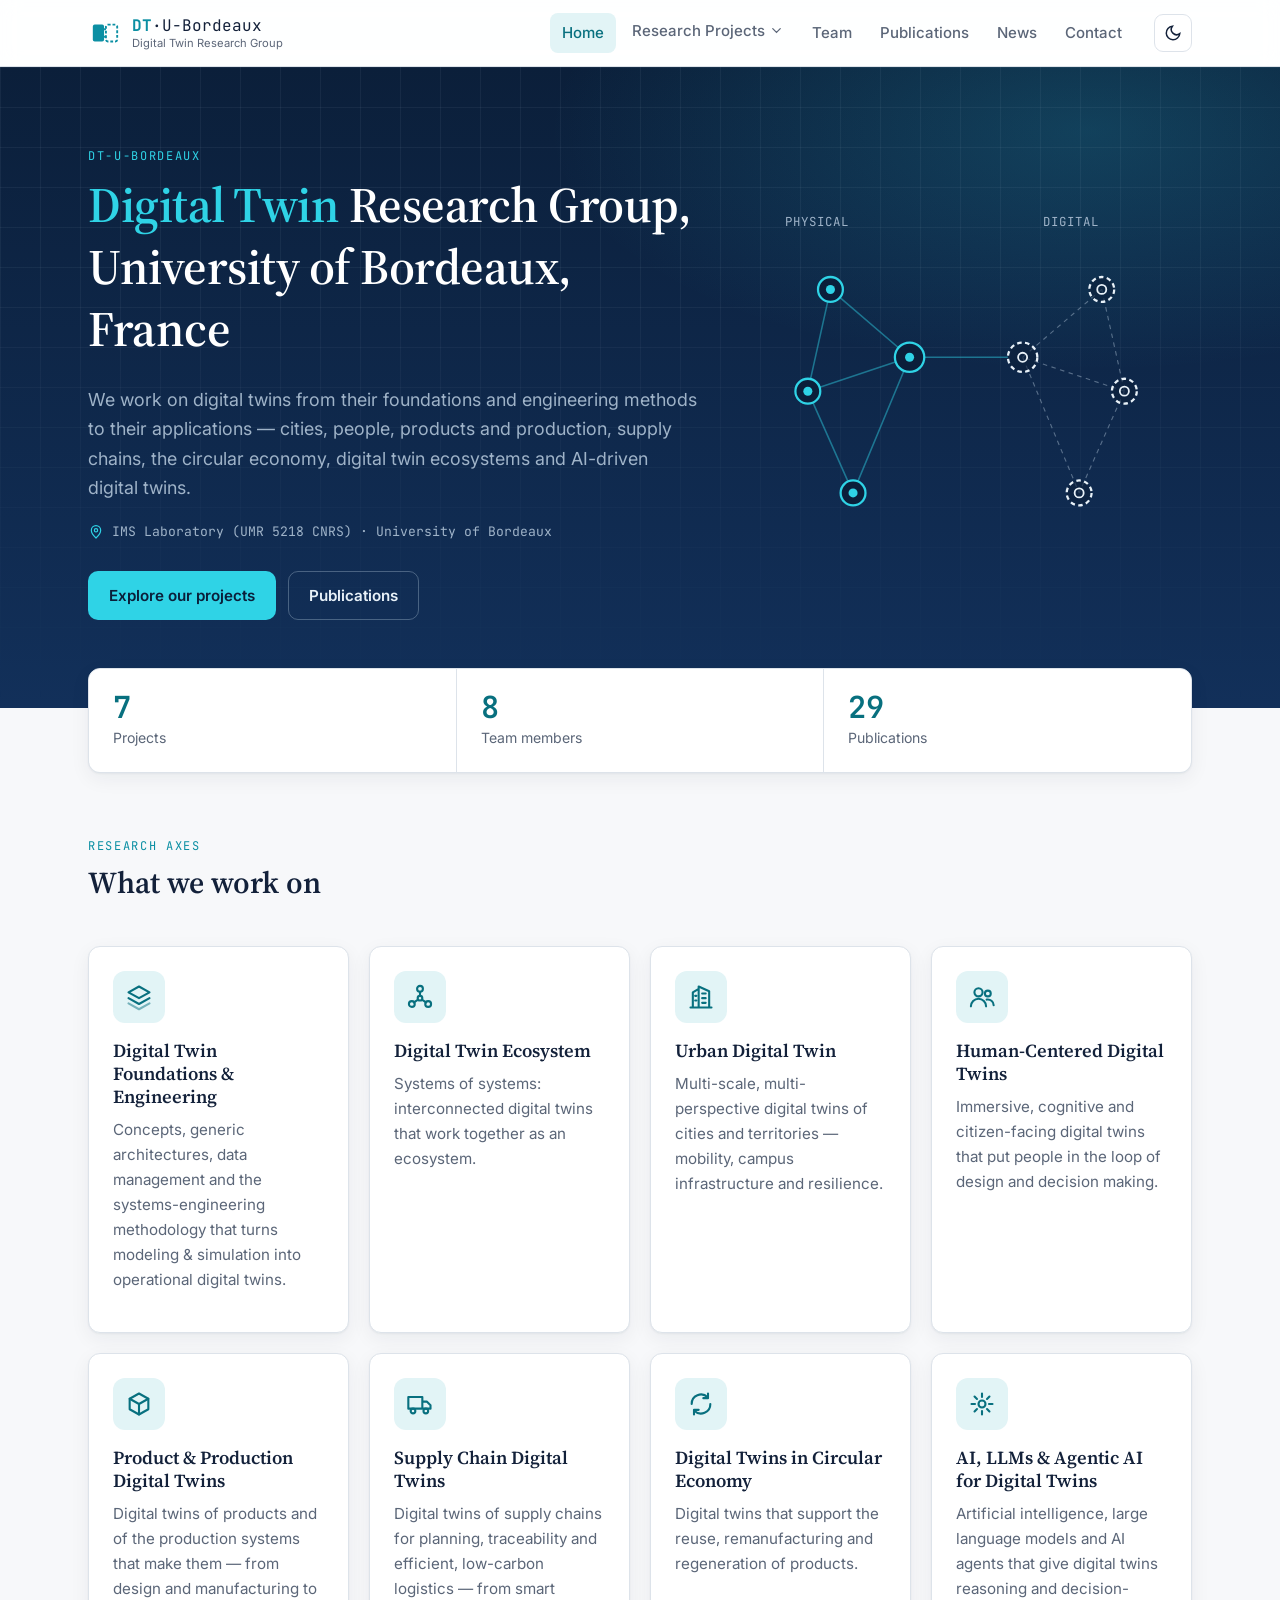
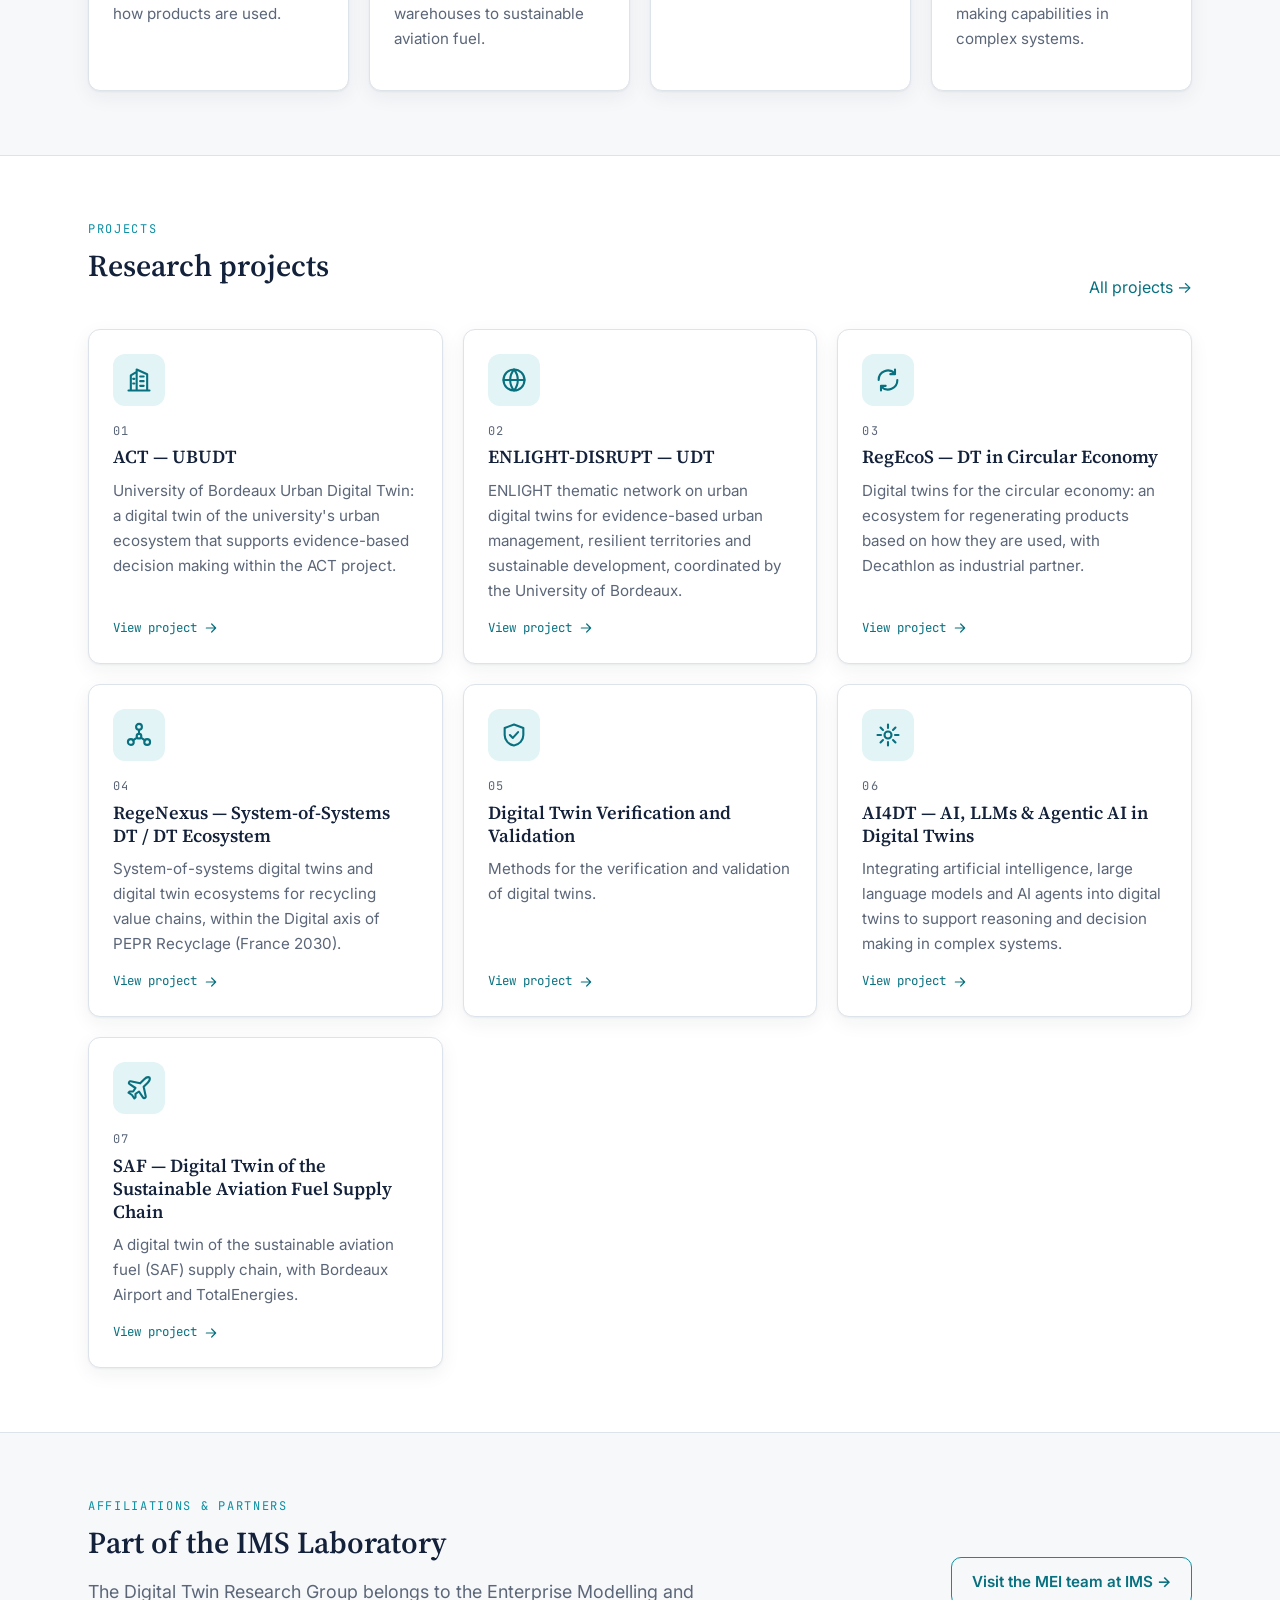
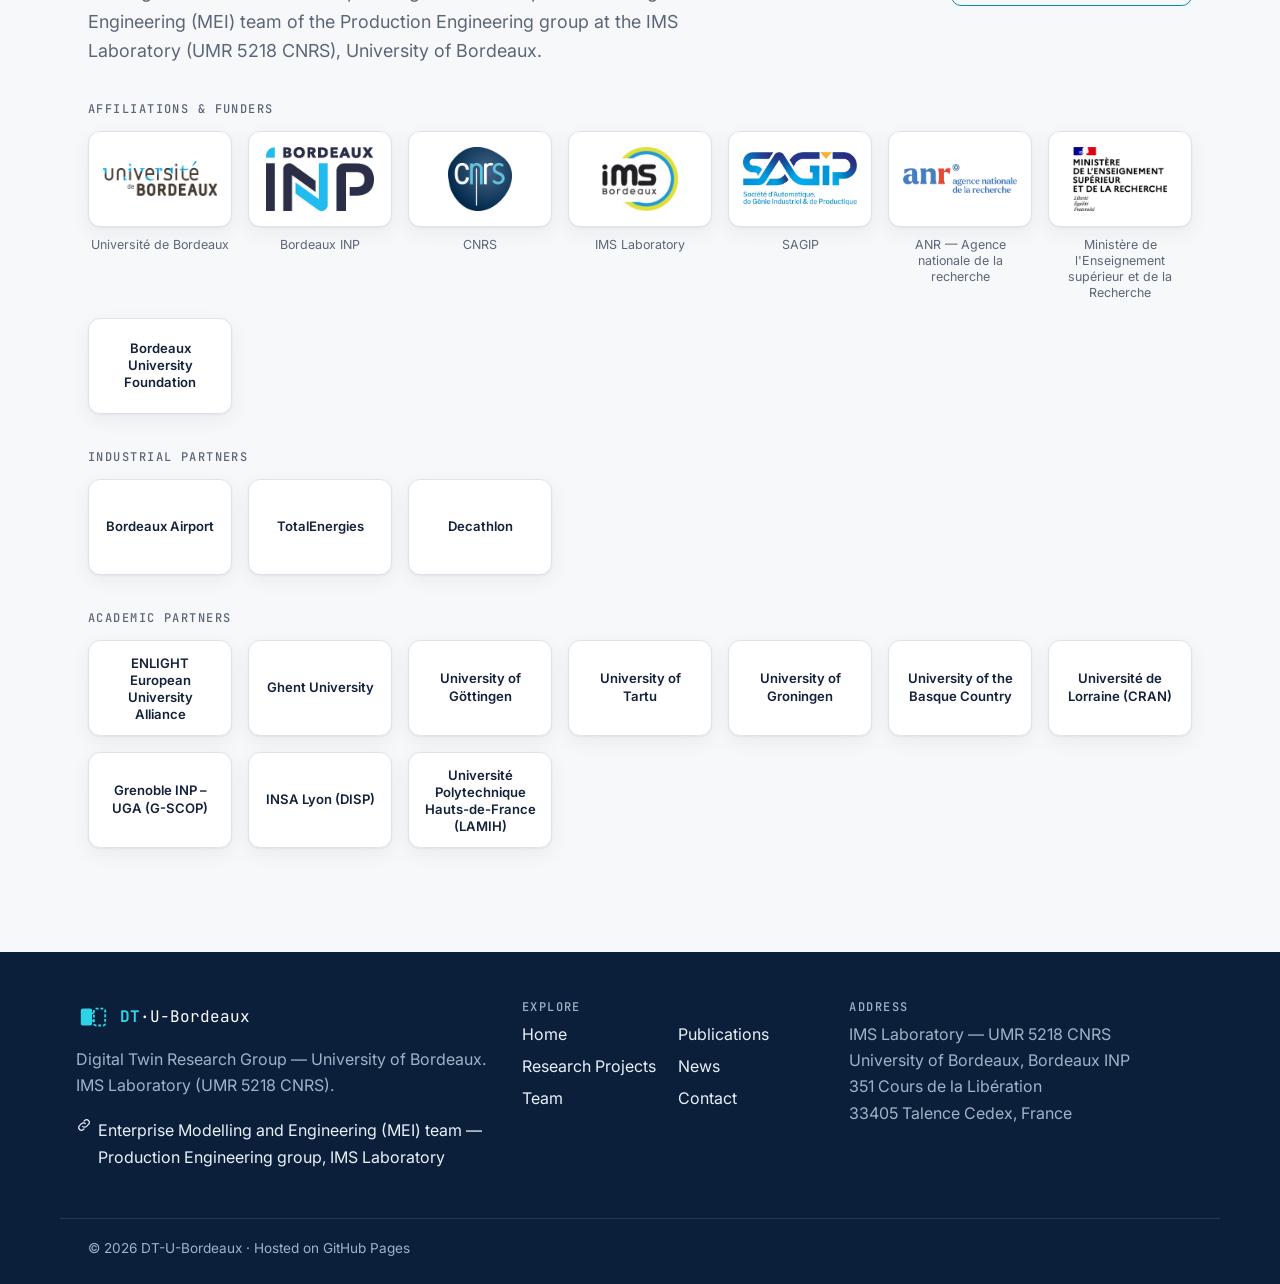
==== index.html @ 2cba08d0 "Team page order: Zeeshan Ali second among postdocs, Elissa Lichaa El Khoury last among PhD candidate" ====
<!DOCTYPE html>
<html lang="en">
<head>
<meta charset="UTF-8">
<meta name="viewport" content="width=device-width, initial-scale=1.0">
<title>DT-U-Bordeaux — Digital Twin Research Group, University of Bordeaux</title>
<meta name="description" content="Digital Twin Research Group at the University of Bordeaux (IMS Laboratory, CNRS): digital twins from foundations and engineering to urban, human-centered and product digital twins, the circular economy and digital twin ecosystems.">
<link rel="icon" href="favicon.svg" type="image/svg+xml">
<link rel="preconnect" href="https://fonts.googleapis.com">
<link rel="preconnect" href="https://fonts.gstatic.com" crossorigin>
<link href="https://fonts.googleapis.com/css2?family=Inter:wght@400;500;600&family=JetBrains+Mono:wght@400;500;600&family=Source+Serif+4:opsz,wght@8..60,500;8..60,600&display=swap" rel="stylesheet">
<link rel="stylesheet" href="styles.css?v=33">
<script>try{var t=localStorage.getItem("theme");if(t)document.documentElement.dataset.theme=t}catch(e){}</script>
</head>
<body data-page="home">
<header id="site-header"></header>
<main>

  <section class="hero">
    <div class="wrap hero-grid">
      <div>
        <span class="eyebrow">DT-U-Bordeaux</span>
        <h1><em>Digital Twin</em> Research Group, University of Bordeaux, France</h1>
        <p class="lead">We work on digital twins from their foundations and engineering methods to their applications — cities, people, products and production, supply chains, the circular economy, digital twin ecosystems and AI-driven digital twins.</p>
        <p class="affil"><svg class="ico" viewBox="0 0 24 24" fill="none" stroke="currentColor" stroke-width="1.8" stroke-linecap="round" stroke-linejoin="round"><path d="M12 21s-7-6.2-7-11.5a7 7 0 0 1 14 0C19 14.8 12 21 12 21Z"/><circle cx="12" cy="9.5" r="2.5"/></svg>IMS Laboratory (UMR 5218 CNRS) · University of Bordeaux</p>
        <div class="btns">
          <a class="btn btn-primary" href="research.html">Explore our projects</a>
          <a class="btn btn-ghost" href="publications.html">Publications</a>
        </div>
      </div>
      <div class="hero-visual" aria-hidden="true">
        <svg viewBox="0 0 400 320">
          <text class="label" x="40" y="24">PHYSICAL</text>
          <text class="label" x="268" y="24">DIGITAL</text>
          <path class="edge" d="M80 80 L60 170 M80 80 L150 140 M60 170 L150 140 M60 170 L100 260 M150 140 L100 260"/>
          <path class="ghost" d="M320 80 L340 170 M320 80 L250 140 M340 170 L250 140 M340 170 L300 260 M250 140 L300 260"/>
          <path class="edge" d="M163 140 H237"/>
          <!-- Each physical node (solid) and its digital twin (dashed) share a
               phase class t0–t3, so the ring and dot of both light up together. -->
          <g class="phys">
            <circle class="ring t1" cx="80" cy="80" r="11"/><circle class="dot t1" cx="80" cy="80" r="4"/>
            <circle class="ring t3" cx="60" cy="170" r="11"/><circle class="dot t3" cx="60" cy="170" r="4"/>
            <circle class="ring t0" cx="150" cy="140" r="13"/><circle class="dot t0" cx="150" cy="140" r="4"/>
            <circle class="ring t2" cx="100" cy="260" r="11"/><circle class="dot t2" cx="100" cy="260" r="4"/>
          </g>
          <g class="digi">
            <circle class="ring t1" cx="320" cy="80" r="11"/><circle class="dot t1" cx="320" cy="80" r="4"/>
            <circle class="ring t3" cx="340" cy="170" r="11"/><circle class="dot t3" cx="340" cy="170" r="4"/>
            <circle class="ring t0" cx="250" cy="140" r="13"/><circle class="dot t0" cx="250" cy="140" r="4"/>
            <circle class="ring t2" cx="300" cy="260" r="11"/><circle class="dot t2" cx="300" cy="260" r="4"/>
          </g>
        </svg>
      </div>
    </div>
  </section>

  <div class="wrap">
    <div class="stats">
      <div class="stat"><b id="stat-projects">–</b><span>Projects</span></div>
      <div class="stat"><b id="stat-members">–</b><span>Team members</span></div>
      <div class="stat"><b id="stat-pubs">–</b><span>Publications</span></div>
    </div>
  </div>

  <section class="section">
    <div class="wrap">
      <div class="section-head">
        <div><span class="eyebrow">Research axes</span><h2>What we work on</h2></div>
      </div>
      <div class="grid cards-4" id="home-axes"></div>
    </div>
  </section>

  <section class="section alt">
    <div class="wrap">
      <div class="section-head">
        <div><span class="eyebrow">Projects</span><h2>Research projects</h2></div>
        <a href="research.html">All projects →</a>
      </div>
      <div class="grid cards-3" id="home-projects"></div>
    </div>
  </section>
  <section class="section">
    <div class="wrap affiliation">
      <div>
        <span class="eyebrow">Affiliations &amp; partners</span>
        <h2>Part of the IMS Laboratory</h2>
        <p class="lead">The Digital Twin Research Group belongs to the Enterprise Modelling and Engineering (MEI) team of the Production Engineering group at the IMS Laboratory (UMR 5218 CNRS), University of Bordeaux.</p>
      </div>
      <a class="btn btn-outline" href="https://www.ims-bordeaux.fr/research-groups/production-engineering/mei/" target="_blank" rel="noopener">Visit the MEI team at IMS →</a>
    </div>
    <div class="wrap" id="home-partners"></div>
  </section>
</main>
<footer id="site-footer"></footer>
<script src="data.js?v=33"></script>
<script src="app.js?v=33"></script>
</body>
</html>
---- styles.css ----
/* ==========================================================================
   DT-U-Bordeaux — academic structure with an engineering edge
   ========================================================================== */

:root {
  --bg: #f7f8fa;
  --surface: #ffffff;
  --surface-2: #eef2f6;
  --text: #13213a;
  --muted: #5b6678;
  --border: #dde3ea;
  --navy: #0b1f3a;
  --navy-2: #12305a;
  --accent: #0b8fa3;
  --accent-strong: #08707f;
  --accent-soft: #e2f4f6;
  --cyan: #2fd3e6;
  --on-dark: #e8f1f8;
  --on-dark-muted: #9fb3c8;
  --shadow: 0 1px 2px rgba(11, 31, 58, .05), 0 6px 20px rgba(11, 31, 58, .06);
  --radius: 12px;
  --serif: "Source Serif 4", Georgia, serif;
  --sans: "Inter", system-ui, -apple-system, "Segoe UI", sans-serif;
  --mono: "JetBrains Mono", ui-monospace, monospace;
}

@media (prefers-color-scheme: dark) {
  :root:not([data-theme="light"]) {
    --bg: #0a1220; --surface: #101b2d; --surface-2: #16243a; --text: #e6edf5; --muted: #95a3b6;
    --border: #22324a; --accent: #3cc8da; --accent-strong: #6fdbe8; --accent-soft: #10303a;
    --shadow: 0 1px 2px rgba(0,0,0,.3), 0 8px 24px rgba(0,0,0,.25);
  }
}
:root[data-theme="dark"] {
  --bg: #0a1220; --surface: #101b2d; --surface-2: #16243a; --text: #e6edf5; --muted: #95a3b6;
  --border: #22324a; --accent: #3cc8da; --accent-strong: #6fdbe8; --accent-soft: #10303a;
  --shadow: 0 1px 2px rgba(0,0,0,.3), 0 8px 24px rgba(0,0,0,.25);
}

* { box-sizing: border-box; }
html { scroll-behavior: smooth; }
body {
  margin: 0; background: var(--bg); color: var(--text);
  font: 16px/1.65 var(--sans); -webkit-font-smoothing: antialiased;
}
img { max-width: 100%; display: block; }
a { color: var(--accent-strong); text-decoration: none; }
a:hover { text-decoration: underline; }
h1, h2, h3, h4 { font-family: var(--serif); line-height: 1.25; margin: 0 0 .5em; font-weight: 600; }
h1 { font-size: clamp(2rem, 4.5vw, 3.1rem); letter-spacing: -.01em; }
h2 { font-size: clamp(1.45rem, 2.6vw, 1.9rem); }
h3 { font-size: 1.15rem; }
h4 { font-family: var(--mono); font-size: .75rem; text-transform: uppercase; letter-spacing: .12em; color: var(--muted); font-weight: 500; }
p { margin: 0 0 1em; }
.muted { color: var(--muted); }
.lead { font-size: 1.12rem; color: var(--muted); max-width: 62ch; }

.wrap { width: 100%; max-width: 1160px; margin: 0 auto; padding: 0 16px; }
@media (min-width: 720px) { .wrap { padding: 0 28px; } }
.section { padding: 64px 0; }
.section-head { display: flex; justify-content: space-between; align-items: end; gap: 16px; margin-bottom: 28px; flex-wrap: wrap; }
.section-head p { margin: 0; }
.eyebrow { font-family: var(--mono); font-size: .75rem; letter-spacing: .14em; text-transform: uppercase; color: var(--accent); margin-bottom: .6em; display: block; }
.ico { width: 20px; height: 20px; flex: none; }
.ico.sm { width: 16px; height: 16px; }
.ico.lg { width: 28px; height: 28px; }

/* ---------- Header ---------- */
#site-header {
  position: sticky; top: 0; z-index: 50;
  background: color-mix(in srgb, var(--surface) 88%, transparent);
  backdrop-filter: blur(10px); border-bottom: 1px solid var(--border);
}
.nav { display: flex; align-items: center; gap: 20px; height: 66px; }
.brand { display: flex; align-items: center; gap: 10px; color: var(--text); text-decoration: none !important; }
.brand-mark { width: 34px; height: 34px; color: var(--accent); display: grid; place-items: center; }
.brand-mark svg { width: 30px; height: 30px; }
.brand-text { font-family: var(--mono); font-size: 1rem; line-height: 1.1; display: flex; flex-direction: column; }
.brand-text strong { display: inline; color: var(--accent); }
.brand-text small { font-family: var(--sans); font-size: .7rem; color: var(--muted); margin-top: 3px; }
.links { display: flex; gap: 4px; margin-left: auto; }
.links a { padding: 8px 12px; border-radius: 8px; color: var(--muted); font-weight: 500; font-size: .94rem; text-decoration: none; }
.links a:hover { color: var(--text); background: var(--surface-2); }
.links a.active { color: var(--accent-strong); background: var(--accent-soft); }
.nav-right { display: flex; gap: 6px; }
.icon-btn { width: 38px; height: 38px; border-radius: 9px; border: 1px solid var(--border); background: var(--surface); color: var(--text); display: grid; place-items: center; cursor: pointer; }
.icon-btn svg { width: 18px; height: 18px; }
.menu-btn { display: none; }
@media (max-width: 880px) {
  .menu-btn { display: grid; }
  .nav-right { margin-left: auto; }
  .links { display: none; position: absolute; top: 66px; left: 0; right: 0; flex-direction: column; padding: 10px 16px 16px; background: var(--surface); border-bottom: 1px solid var(--border); }
  .links.open { display: flex; }
  .brand-text small { display: none; }
}

/* ---------- Hero (the "tech" layer) ---------- */
.hero, .page-hero {
  position: relative; overflow: hidden; color: var(--on-dark);
  background:
    radial-gradient(900px 400px at 85% 10%, rgba(47, 211, 230, .18), transparent 60%),
    linear-gradient(180deg, var(--navy) 0%, var(--navy-2) 100%);
}
.hero::before, .page-hero::before {
  content: ""; position: absolute; inset: 0; pointer-events: none;
  background-image: linear-gradient(rgba(159, 179, 200, .08) 1px, transparent 1px), linear-gradient(90deg, rgba(159, 179, 200, .08) 1px, transparent 1px);
  background-size: 40px 40px;
  mask-image: linear-gradient(180deg, #000 30%, transparent);
}
.hero .wrap, .page-hero .wrap { position: relative; }
.hero-grid { display: grid; grid-template-columns: 1.15fr .85fr; gap: 40px; align-items: center; padding-top: 80px; padding-bottom: 88px; }
.hero h1 { color: #fff; }
.hero h1 em { font-style: normal; color: var(--cyan); }
.hero .lead, .page-hero .lead { color: var(--on-dark-muted); }
.hero .eyebrow, .page-hero .eyebrow { color: var(--cyan); }
.affil { font-family: var(--mono); font-size: .82rem; color: var(--on-dark-muted); display: flex; gap: 8px; align-items: center; margin-bottom: 28px; }
.affil .ico { color: var(--cyan); width: 16px; height: 16px; }
.btns { display: flex; gap: 12px; flex-wrap: wrap; }
.btn { display: inline-flex; align-items: center; gap: 8px; padding: 11px 20px; border-radius: 10px; font-weight: 600; font-size: .95rem; text-decoration: none !important; border: 1px solid transparent; }
.btn-primary { background: var(--cyan); color: var(--navy); }
.btn-primary:hover { background: #5ee0ef; }
.btn-ghost { border-color: rgba(159, 179, 200, .4); color: var(--on-dark); }
.btn-ghost:hover { background: rgba(255, 255, 255, .06); }
.hero-visual svg { width: 100%; height: auto; }
.hero-visual .edge { stroke: rgba(47, 211, 230, .45); stroke-width: 1.4; }
.hero-visual .ghost { stroke: rgba(159, 179, 200, .5); stroke-dasharray: 4 4; fill: none; }
.hero-visual .label { fill: var(--on-dark-muted); font: 11px var(--mono); letter-spacing: .08em; }
/* Physical twin: solid cyan rings and dots. Digital twin: dashed, light rings
   with hollow centres. Both sides use the same timing so each pair glows together. */
.hero-visual .ring, .hero-visual .dot { animation: 6s ease-in-out infinite; }
.hero-visual .phys .ring { fill: var(--navy); stroke: var(--cyan); stroke-width: 2; animation-name: ring-glow; }
.hero-visual .phys .dot { fill: var(--cyan); animation-name: dot-glow; }
.hero-visual .digi .ring { fill: rgba(11, 31, 58, .6); stroke: var(--on-dark); stroke-width: 2; stroke-dasharray: 4 3; animation-name: ring-glow; }
.hero-visual .digi .dot { fill: none; stroke: var(--on-dark); stroke-width: 1.6; animation-name: dot-glow; }
.hero-visual .t0 { animation-delay: 0s; }
.hero-visual .t1 { animation-delay: 1.5s; }
.hero-visual .t2 { animation-delay: 3s; }
.hero-visual .t3 { animation-delay: 4.5s; }
@keyframes ring-glow {
  0%, 100% { stroke-opacity: .35; stroke-width: 2; filter: none; }
  50% { stroke-opacity: 1; stroke-width: 3; filter: drop-shadow(0 0 6px var(--cyan)); }
}
@keyframes dot-glow { 0%, 100% { opacity: .25; } 50% { opacity: 1; } }
@media (prefers-reduced-motion: reduce) { .hero-visual .ring, .hero-visual .dot { animation: none; } }
@media (max-width: 880px) {
  .hero-grid { grid-template-columns: 1fr; padding-top: 56px; padding-bottom: 64px; }
  .hero-visual { max-width: 420px; }
}

.stats { display: grid; grid-template-columns: repeat(3, 1fr); gap: 1px; background: var(--border); border: 1px solid var(--border); border-radius: var(--radius); overflow: hidden; margin-top: -40px; position: relative; box-shadow: var(--shadow); }
.stat { background: var(--surface); padding: 22px 24px; }
.stat b { font-family: var(--mono); font-size: 1.9rem; font-weight: 600; color: var(--accent-strong); display: block; line-height: 1.1; }
.stat span { font-size: .88rem; color: var(--muted); }

.page-hero { padding: 56px 0 52px; }
.page-hero h1 { color: #fff; max-width: 24ch; }
.back { color: var(--on-dark-muted); font-size: .9rem; display: inline-block; margin-bottom: 18px; }

/* ---------- Cards & grids ---------- */
.grid { display: grid; gap: 20px; }
.cards-3 { grid-template-columns: repeat(auto-fill, minmax(280px, 1fr)); }
.cards-2 { grid-template-columns: repeat(auto-fill, minmax(320px, 1fr)); }
@media (max-width: 400px) { .cards-2, .cards-3 { grid-template-columns: 1fr; } }
.card { background: var(--surface); border: 1px solid var(--border); border-radius: var(--radius); padding: 24px; box-shadow: var(--shadow); }
a.card { color: var(--text); text-decoration: none; transition: border-color .15s, transform .15s; display: flex; flex-direction: column; }
a.card:hover { border-color: var(--accent); transform: translateY(-2px); }
a.card p { color: var(--muted); font-size: .95rem; }

.axis-icon { width: 52px; height: 52px; border-radius: 12px; display: grid; place-items: center; background: var(--accent-soft); color: var(--accent-strong); margin-bottom: 16px; flex: none; }
.axis .count, .more { margin-top: auto; font-family: var(--mono); font-size: .78rem; color: var(--accent-strong); display: inline-flex; align-items: center; gap: 6px; }

.card-top { display: flex; justify-content: space-between; align-items: center; gap: 10px; margin-bottom: 14px; flex-wrap: wrap; }
.chip { font-family: var(--mono); font-size: .7rem; letter-spacing: .04em; padding: 4px 9px; border-radius: 6px; background: var(--accent-soft); color: var(--accent-strong); display: inline-block; }
.chip-link { text-decoration: none !important; }
.chip-link:hover { background: var(--accent); color: #fff; }
.chip-dark { background: rgba(47, 211, 230, .14); color: var(--cyan); }
.status { font-size: .75rem; color: var(--muted); display: inline-flex; align-items: center; gap: 6px; }
.status::before { content: ""; width: 7px; height: 7px; border-radius: 50%; background: #22c55e; }
.status-dark { color: var(--on-dark-muted); }

.alt { background: var(--surface); border-top: 1px solid var(--border); border-bottom: 1px solid var(--border); }

/* ---------- Research ---------- */
.axis-block { padding: 48px 0; border-bottom: 1px solid var(--border); scroll-margin-top: 80px; }
.axis-block:last-child { border-bottom: 0; }
.axis-head { display: flex; gap: 18px; align-items: flex-start; margin-bottom: 24px; }

/* ---------- Project page ---------- */
.project-layout { display: grid; grid-template-columns: minmax(0, 1fr) 300px; gap: 48px; }
.project-layout h2 { margin-top: 1.6em; }
.project-layout h2:first-child { margin-top: 0; }
.sidebar { display: flex; flex-direction: column; gap: 20px; }
.mini-team, .plain { list-style: none; margin: 0; padding: 0; }
.mini-team li + li, .plain li + li { margin-top: 10px; }
.mini-team a { display: flex; gap: 12px; align-items: center; color: var(--text); }
.mini-team small { display: block; color: var(--muted); font-size: .8rem; }
.bullets li { margin-bottom: .5em; }
.count-badge { font-family: var(--mono); font-size: .8rem; background: var(--surface-2); color: var(--muted); padding: 2px 8px; border-radius: 6px; vertical-align: middle; }
@media (max-width: 880px) { .project-layout { grid-template-columns: 1fr; } }

/* ---------- Publications ---------- */
.pubs { list-style: none; margin: 0; padding: 0; }
.pub { padding: 20px 0; border-bottom: 1px solid var(--border); }
.pub:last-child { border-bottom: 0; }
.pub-meta { display: flex; gap: 8px; align-items: center; margin-bottom: 6px; flex-wrap: wrap; }
.pub-year { font-family: var(--mono); font-size: .8rem; color: var(--muted); }
.tag { font-family: var(--mono); font-size: .68rem; padding: 2px 7px; border-radius: 5px; border: 1px solid var(--border); color: var(--muted); }
.tag-journal { border-color: var(--accent); color: var(--accent-strong); }
.tag-status { background: #fff4db; border-color: #f2d48a; color: #8a5a00; }
:root[data-theme="dark"] .tag-status { background: #3a2c08; border-color: #6b5214; color: #f2d48a; }
@media (prefers-color-scheme: dark) { :root:not([data-theme="light"]) .tag-status { background: #3a2c08; border-color: #6b5214; color: #f2d48a; } }
.pub-title { font-size: 1.08rem; margin-bottom: 4px; }
.pub-authors { margin: 0 0 2px; font-size: .93rem; }
.pub-venue { margin: 0; font-size: .88rem; color: var(--muted); font-style: italic; }
.pub-venue a { font-style: normal; font-family: var(--mono); font-size: .78rem; margin-left: 6px; word-break: break-all; }
.pub-projects { margin-top: 8px; display: flex; gap: 6px; flex-wrap: wrap; }
.year-head { font-family: var(--mono); font-size: 1rem; color: var(--accent); margin: 28px 0 0; padding-bottom: 8px; border-bottom: 2px solid var(--accent-soft); }
.filters { display: flex; flex-wrap: wrap; gap: 10px; align-items: center; margin-bottom: 8px; }
.filter { font: 500 .88rem var(--sans); padding: 7px 12px; border-radius: 8px; border: 1px solid var(--border); background: var(--surface); color: var(--muted); cursor: pointer; }
.filter span { font-family: var(--mono); font-size: .75rem; opacity: .7; margin-left: 4px; }
.filter.active { background: var(--navy); border-color: var(--navy); color: #fff; }
:root[data-theme="dark"] .filter.active { background: var(--accent); border-color: var(--accent); color: var(--navy); }
.controls { display: flex; gap: 10px; flex-wrap: wrap; margin-top: 12px; }
.controls input, .controls select { font: .94rem var(--sans); padding: 9px 12px; border-radius: 9px; border: 1px solid var(--border); background: var(--surface); color: var(--text); min-width: 0; }
.controls input { flex: 1 1 240px; }

/* ---------- Team ---------- */
.member { text-align: center; display: flex; flex-direction: column; align-items: center; }
.avatar { width: 96px; height: 96px; border-radius: 50%; overflow: hidden; display: grid; place-items: center; background: linear-gradient(135deg, var(--navy), var(--accent)); color: #fff; font: 600 1.6rem var(--mono); margin-bottom: 14px; flex: none; }
.avatar img { width: 100%; height: 100%; object-fit: cover; }
.avatar.sm { width: 38px; height: 38px; font-size: .8rem; margin: 0; }
.role { color: var(--accent-strong); font-size: .9rem; margin-bottom: 10px; }
.bio { color: var(--muted); font-size: .92rem; }
.member-projects, .member-links { display: flex; gap: 6px; flex-wrap: wrap; justify-content: center; margin-top: 6px; }
.member-links { margin-top: auto; padding-top: 12px; gap: 14px; font-size: .88rem; }

/* ---------- News ---------- */
.news { list-style: none; margin: 0; padding: 0; }
.news-item { display: grid; grid-template-columns: 120px 1fr; gap: 20px; padding: 18px 0; border-bottom: 1px solid var(--border); }
.news-item:last-child { border-bottom: 0; }
.news-item time { font-family: var(--mono); font-size: .82rem; color: var(--accent-strong); padding-top: 3px; }
.news-item h3 { font-size: 1.02rem; margin-bottom: 4px; }
.news-item p { color: var(--muted); font-size: .93rem; margin-bottom: 8px; }
@media (max-width: 560px) { .news-item { grid-template-columns: 1fr; gap: 4px; } }

/* ---------- Contact ---------- */
.contact-grid { display: grid; grid-template-columns: repeat(auto-fit, minmax(260px, 1fr)); gap: 20px; }
.contact-grid .card h3 { display: flex; gap: 10px; align-items: center; }
.contact-grid .ico { color: var(--accent); }

/* ---------- Footer ---------- */
#site-footer { background: var(--navy); color: var(--on-dark); margin-top: 40px; }
#site-footer .muted { color: var(--on-dark-muted); }
#site-footer h4 { color: var(--on-dark-muted); }
#site-footer a { color: var(--on-dark); }
.footer-grid { display: grid; grid-template-columns: 1.4fr 1fr 1.2fr; gap: 32px; padding: 48px 16px 32px; }
.footer-brand { color: #fff; margin-bottom: 12px; }
.footer-brand .brand-mark { color: var(--cyan); }
.footer-brand strong { color: var(--cyan); }
.footer-links { list-style: none; padding: 0; margin: 0; columns: 2; }
.footer-links li { margin-bottom: 6px; }
.footer-bottom { border-top: 1px solid rgba(159, 179, 200, .18); padding-top: 18px; padding-bottom: 24px; font-size: .85rem; }
@media (max-width: 720px) { .footer-grid { grid-template-columns: 1fr; } }

/* ---------- Main projects & sub-projects ---------- */
.axis { display: flex; flex-direction: column; }
.axis-num { font-family: var(--mono); font-size: .75rem; color: var(--muted); letter-spacing: .1em; display: block; margin-bottom: 4px; }
.chip-plain { background: var(--surface-2); color: var(--muted); }
.mini-label { font-size: .75rem; color: var(--muted); align-self: center; }
.axis p { color: var(--muted); font-size: .95rem; }
.axis .more { margin-top: auto; }
.cards-4 { grid-template-columns: repeat(auto-fill, minmax(240px, 1fr)); }
.chips { display: flex; gap: 6px; flex-wrap: wrap; }

/* ---------- Research Projects dropdown ---------- */
.dropdown { position: relative; }
.drop-btn { display: inline-flex; align-items: center; gap: 4px; padding: 8px 12px; border-radius: 8px; border: 0; background: none; color: var(--muted); font: 500 .94rem var(--sans); cursor: pointer; }
.drop-btn svg { width: 15px; height: 15px; transition: transform .15s; }
.drop-btn[aria-expanded="true"] svg { transform: rotate(180deg); }
.drop-btn:hover { color: var(--text); background: var(--surface-2); }
.drop-btn.active { color: var(--accent-strong); background: var(--accent-soft); }
.drop-menu { display: none; position: absolute; top: calc(100% + 6px); left: 0; z-index: 20; width: 320px; padding: 8px; background: var(--surface); border: 1px solid var(--border); border-radius: var(--radius); box-shadow: var(--shadow); flex-direction: column; gap: 2px; }
.drop-menu.open { display: flex; }
.links .drop-menu a { display: block; }
.drop-menu a small { display: block; font-size: .78rem; font-weight: 400; color: var(--muted); line-height: 1.35; margin-top: 2px; }
@media (max-width: 880px) {
  .drop-btn { width: 100%; justify-content: space-between; }
  .drop-menu { position: static; width: auto; box-shadow: none; border: 0; padding: 0 0 0 12px; }
}
.full-name { font-family: var(--serif); font-size: 1.2rem; color: var(--on-dark); margin: -.2em 0 .8em; }
.avatar { box-shadow: 0 0 0 1px var(--border); }
.team-head { margin: 8px 0 20px; }
.team-head:not(:first-child) { margin-top: 48px; }
.footer-team { color: var(--cyan); display: inline-flex; gap: 6px; align-items: flex-start; }
.affiliation { display: flex; justify-content: space-between; align-items: center; gap: 24px; flex-wrap: wrap; }
.affiliation .lead { margin: 0; }
.btn-outline { border-color: var(--accent); color: var(--accent-strong); }
.btn-outline:hover { background: var(--accent-soft); }
.member-emails { display: flex; flex-direction: column; align-items: center; gap: 4px; margin-top: 10px; font-size: .84rem; }
.member-emails a { display: inline-flex; align-items: center; gap: 6px; word-break: break-all; }
.contact-person + .contact-person { margin-top: 18px; }
.contact-person strong { display: block; }
.contact-person small { display: block; color: var(--muted); font-size: .82rem; margin-bottom: 6px; }
.contact-person .member-emails { align-items: flex-start; margin-top: 0; }

/* ---------- Affiliation & partner logos ---------- */
.logo-grid { display: grid; grid-template-columns: repeat(auto-fill, minmax(136px, 1fr)); gap: 16px; margin-top: 32px; }
.logo-tile { display: flex; flex-direction: column; align-items: center; gap: 10px; text-decoration: none !important; color: var(--muted); }
.logo-box { width: 100%; height: 96px; display: grid; place-items: center; padding: 14px; background: #fff; border: 1px solid var(--border); border-radius: var(--radius); box-shadow: var(--shadow); transition: border-color .15s, transform .15s; }
.logo-box img { max-height: 64px; max-width: 100%; object-fit: contain; }
.logo-text { font: 600 .82rem/1.3 var(--sans); color: #13213a; text-align: center; }
a.logo-tile:hover .logo-box { border-color: var(--accent); transform: translateY(-2px); }
.logo-name { font-size: .78rem; text-align: center; line-height: 1.3; }
.logo-group { font-family: var(--mono); font-size: .75rem; letter-spacing: .12em; text-transform: uppercase; color: var(--muted); font-weight: 500; margin: 36px 0 0; }
.logo-group + .logo-grid { margin-top: 14px; }
.logo-tile:has(.logo-text) .logo-name { display: none; }   /* name already shown in the box */
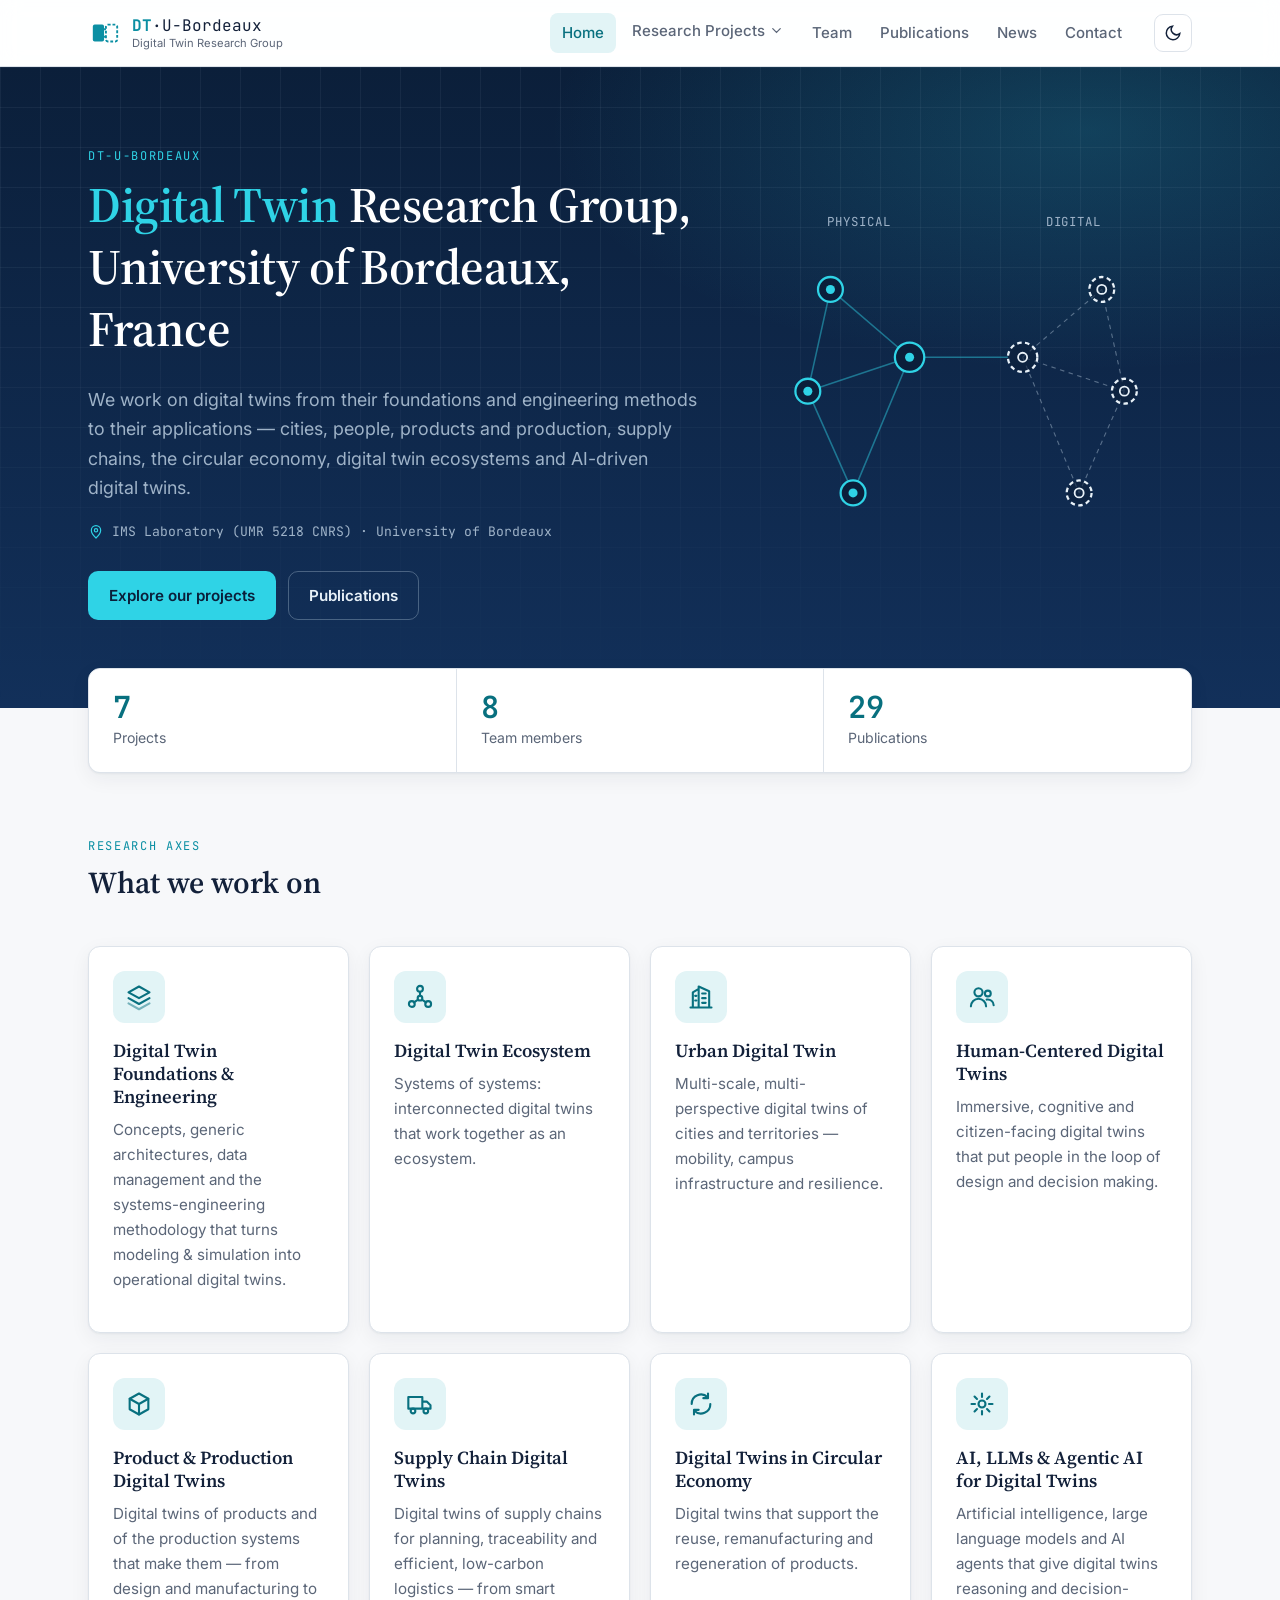
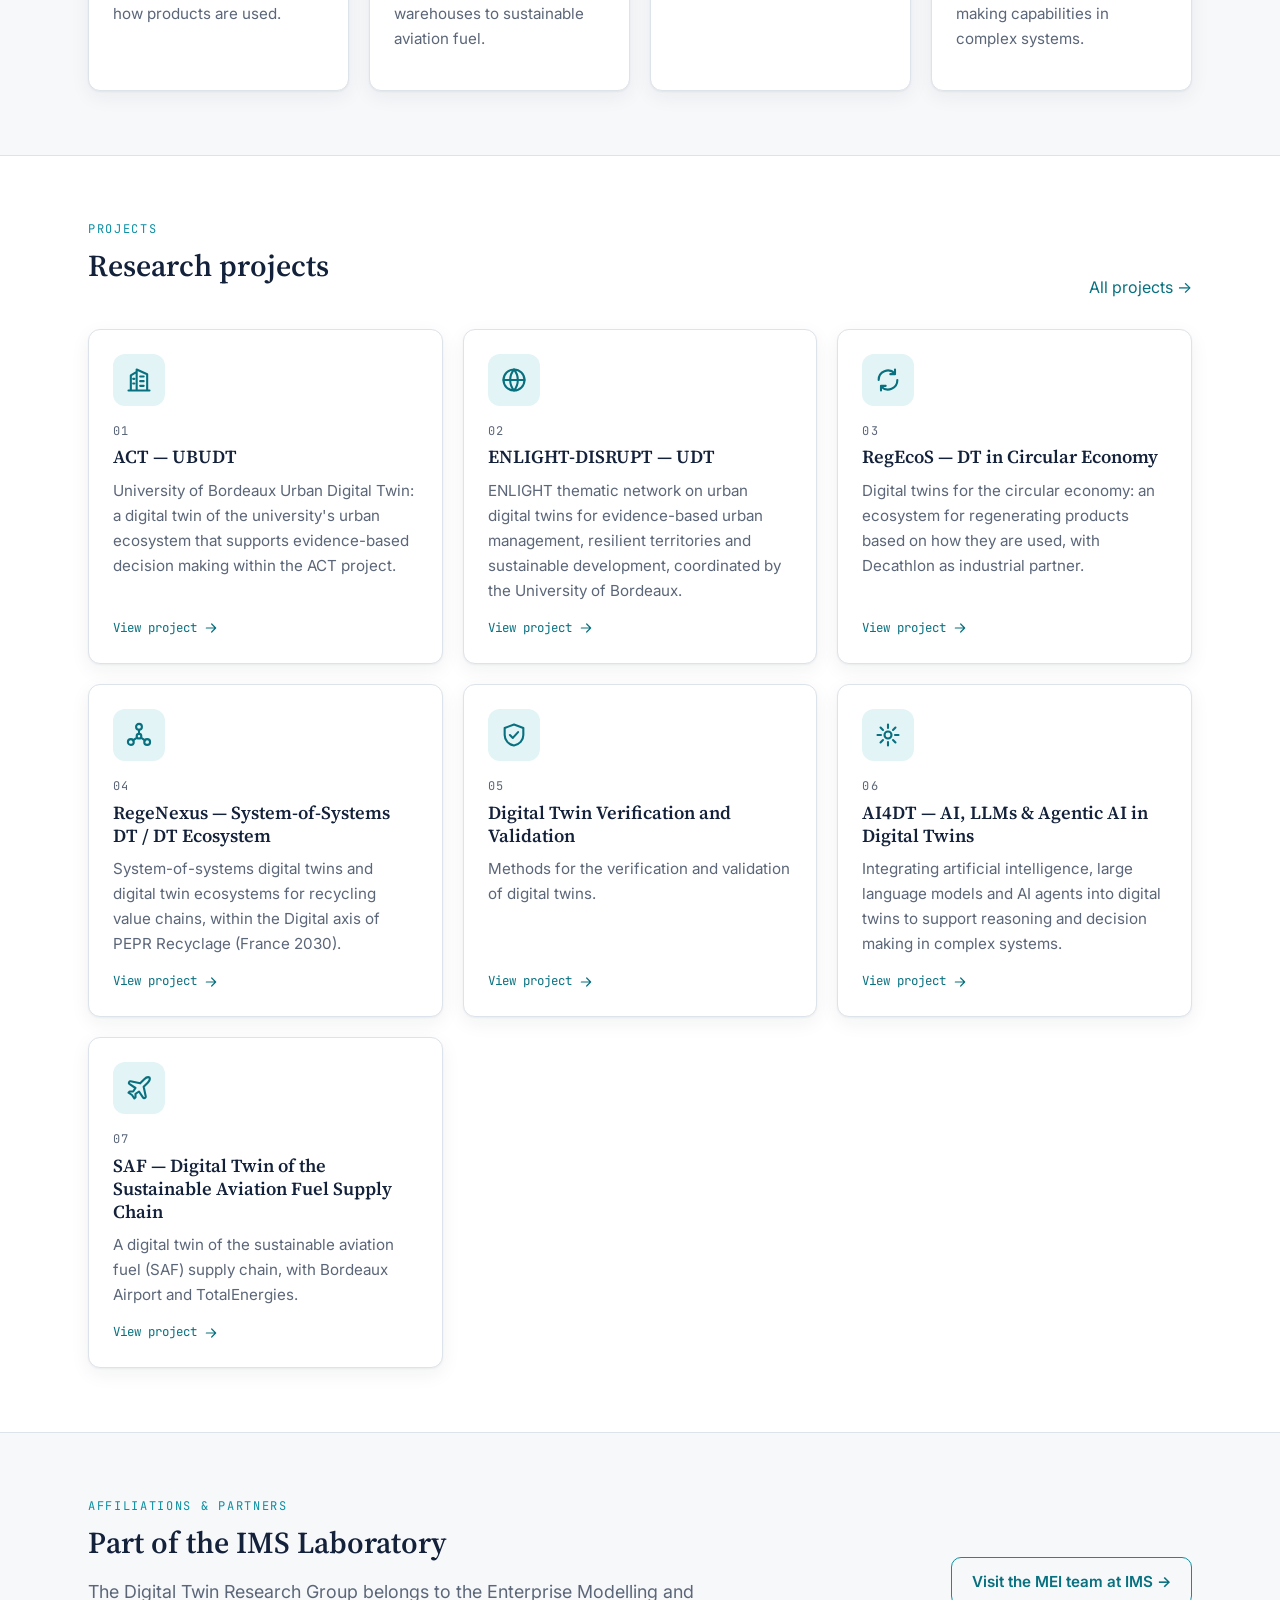
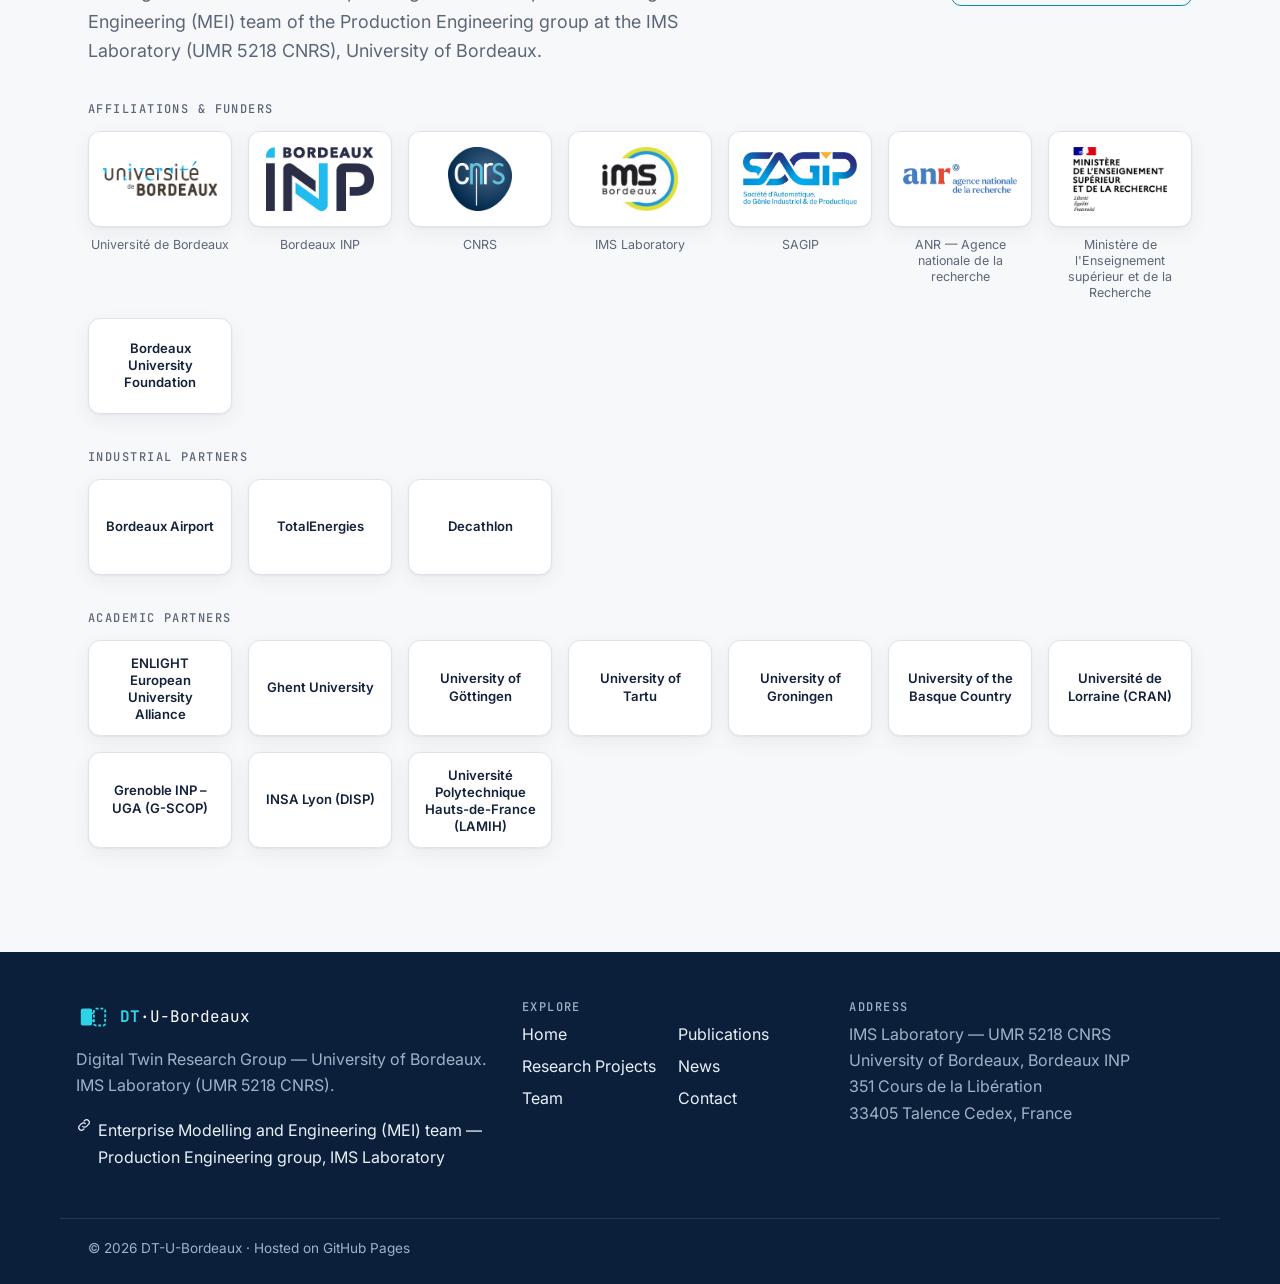
==== commit a8c9b9c9: "Hero animation (trial): centred side labels, on/off switching per twin pair One physical node and it" ====
--- a/index.html
+++ b/index.html
@@ -9,7 +9,7 @@
 <link rel="preconnect" href="https://fonts.googleapis.com">
 <link rel="preconnect" href="https://fonts.gstatic.com" crossorigin>
 <link href="https://fonts.googleapis.com/css2?family=Inter:wght@400;500;600&family=JetBrains+Mono:wght@400;500;600&family=Source+Serif+4:opsz,wght@8..60,500;8..60,600&display=swap" rel="stylesheet">
-<link rel="stylesheet" href="styles.css?v=33">
+<link rel="stylesheet" href="styles.css?v=34">
 <script>try{var t=localStorage.getItem("theme");if(t)document.documentElement.dataset.theme=t}catch(e){}</script>
 </head>
 <body data-page="home">
@@ -30,8 +30,8 @@
       </div>
       <div class="hero-visual" aria-hidden="true">
         <svg viewBox="0 0 400 320">
-          <text class="label" x="40" y="24">PHYSICAL</text>
-          <text class="label" x="268" y="24">DIGITAL</text>
+          <text class="label" x="105" y="24" text-anchor="middle">PHYSICAL</text>
+          <text class="label" x="295" y="24" text-anchor="middle">DIGITAL</text>
           <path class="edge" d="M80 80 L60 170 M80 80 L150 140 M60 170 L150 140 M60 170 L100 260 M150 140 L100 260"/>
           <path class="ghost" d="M320 80 L340 170 M320 80 L250 140 M340 170 L250 140 M340 170 L300 260 M250 140 L300 260"/>
           <path class="edge" d="M163 140 H237"/>
@@ -93,7 +93,7 @@
   </section>
 </main>
 <footer id="site-footer"></footer>
-<script src="data.js?v=33"></script>
-<script src="app.js?v=33"></script>
+<script src="data.js?v=34"></script>
+<script src="app.js?v=34"></script>
 </body>
 </html>
--- a/styles.css
+++ b/styles.css
@@ -126,21 +126,26 @@
 .hero-visual .ghost { stroke: rgba(159, 179, 200, .5); stroke-dasharray: 4 4; fill: none; }
 .hero-visual .label { fill: var(--on-dark-muted); font: 11px var(--mono); letter-spacing: .08em; }
 /* Physical twin: solid cyan rings and dots. Digital twin: dashed, light rings
-   with hollow centres. Both sides use the same timing so each pair glows together. */
-.hero-visual .ring, .hero-visual .dot { animation: 6s ease-in-out infinite; }
+   with hollow centres. Both sides share the timing: one pair at a time switches
+   on for 1.5 s, then off, so each physical node and its twin light together. */
+.hero-visual .ring, .hero-visual .dot { animation: 6s linear infinite; }
 .hero-visual .phys .ring { fill: var(--navy); stroke: var(--cyan); stroke-width: 2; animation-name: ring-glow; }
 .hero-visual .phys .dot { fill: var(--cyan); animation-name: dot-glow; }
 .hero-visual .digi .ring { fill: rgba(11, 31, 58, .6); stroke: var(--on-dark); stroke-width: 2; stroke-dasharray: 4 3; animation-name: ring-glow; }
 .hero-visual .digi .dot { fill: none; stroke: var(--on-dark); stroke-width: 1.6; animation-name: dot-glow; }
+/* negative delays so every pair is already in its cycle when the page opens */
 .hero-visual .t0 { animation-delay: 0s; }
-.hero-visual .t1 { animation-delay: 1.5s; }
-.hero-visual .t2 { animation-delay: 3s; }
-.hero-visual .t3 { animation-delay: 4.5s; }
+.hero-visual .t1 { animation-delay: -4.5s; }
+.hero-visual .t2 { animation-delay: -3s; }
+.hero-visual .t3 { animation-delay: -1.5s; }
 @keyframes ring-glow {
-  0%, 100% { stroke-opacity: .35; stroke-width: 2; filter: none; }
-  50% { stroke-opacity: 1; stroke-width: 3; filter: drop-shadow(0 0 6px var(--cyan)); }
-}
-@keyframes dot-glow { 0%, 100% { opacity: .25; } 50% { opacity: 1; } }
+  0%, 25.1%, 100% { stroke-opacity: .3; stroke-width: 2; filter: none; }
+  2%, 23% { stroke-opacity: 1; stroke-width: 3; filter: drop-shadow(0 0 6px var(--cyan)); }
+}
+@keyframes dot-glow {
+  0%, 25.1%, 100% { opacity: .2; }
+  2%, 23% { opacity: 1; }
+}
 @media (prefers-reduced-motion: reduce) { .hero-visual .ring, .hero-visual .dot { animation: none; } }
 @media (max-width: 880px) {
   .hero-grid { grid-template-columns: 1fr; padding-top: 56px; padding-bottom: 64px; }
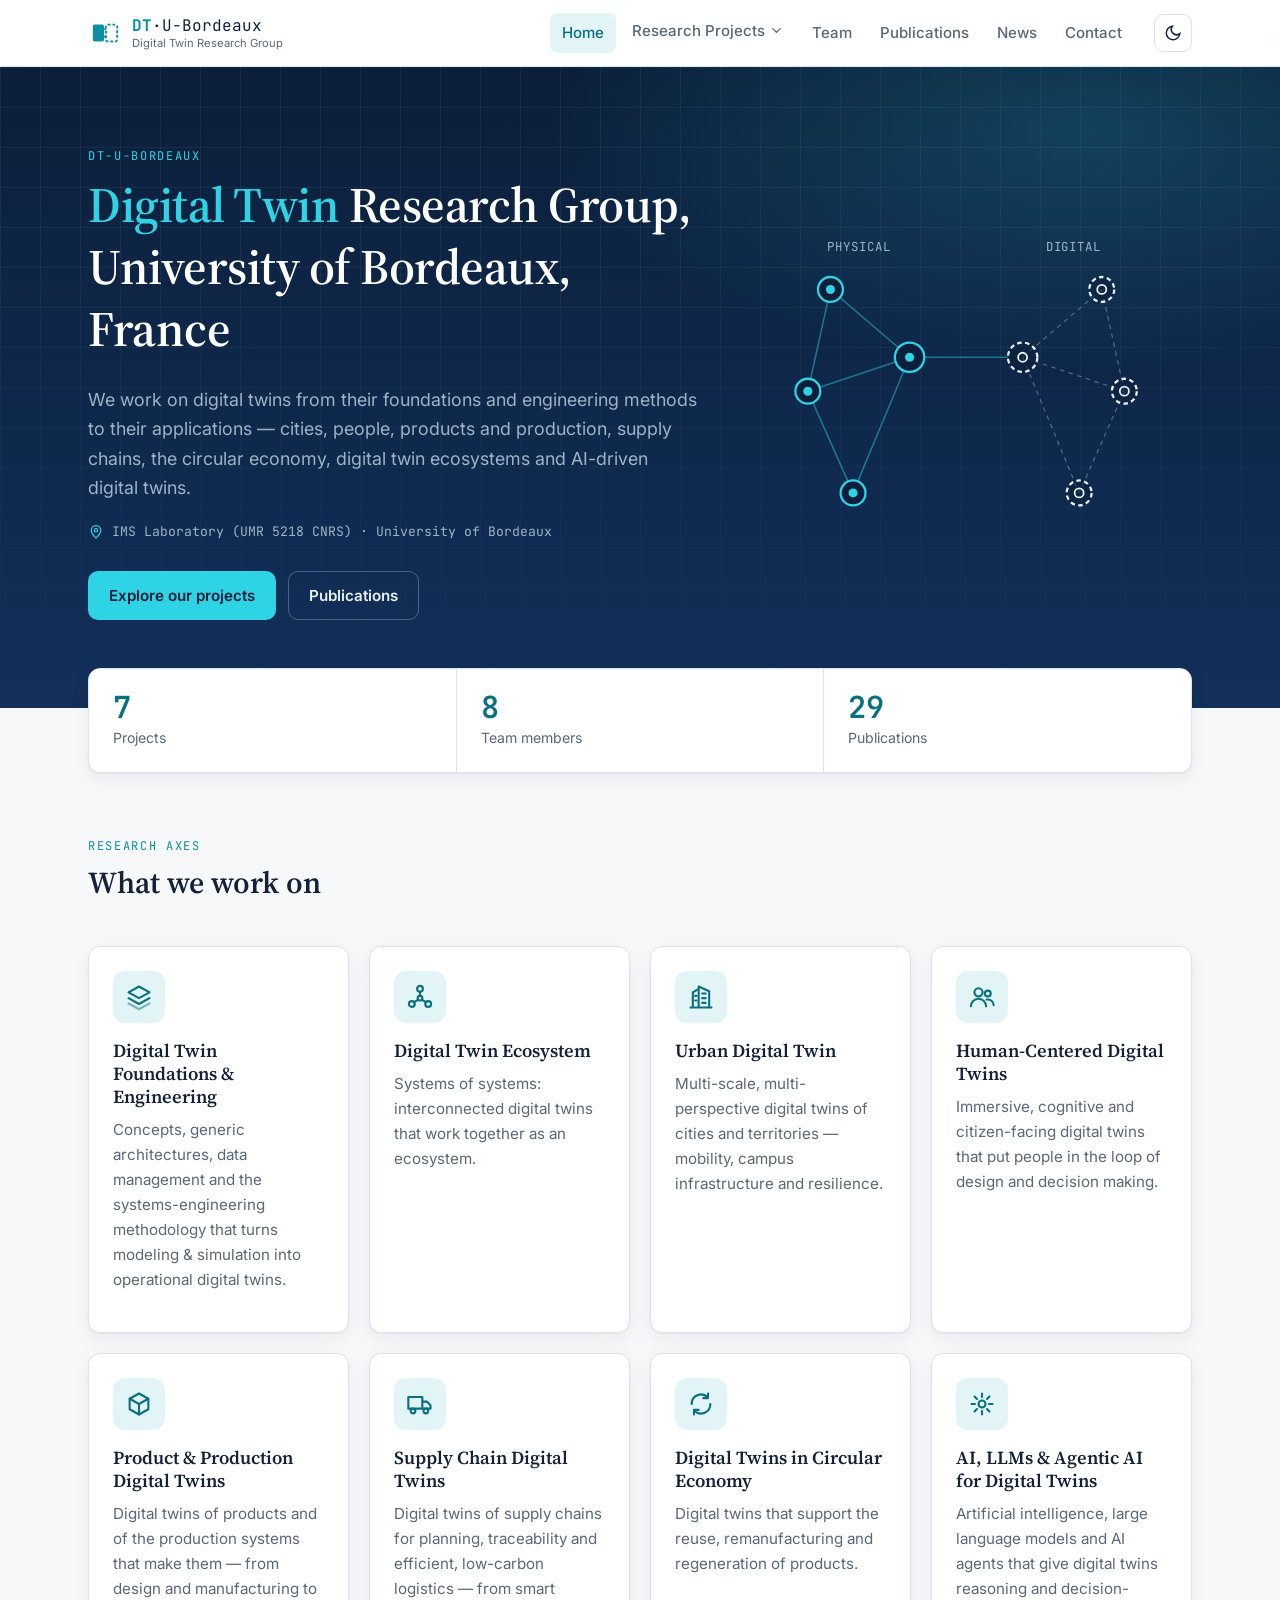
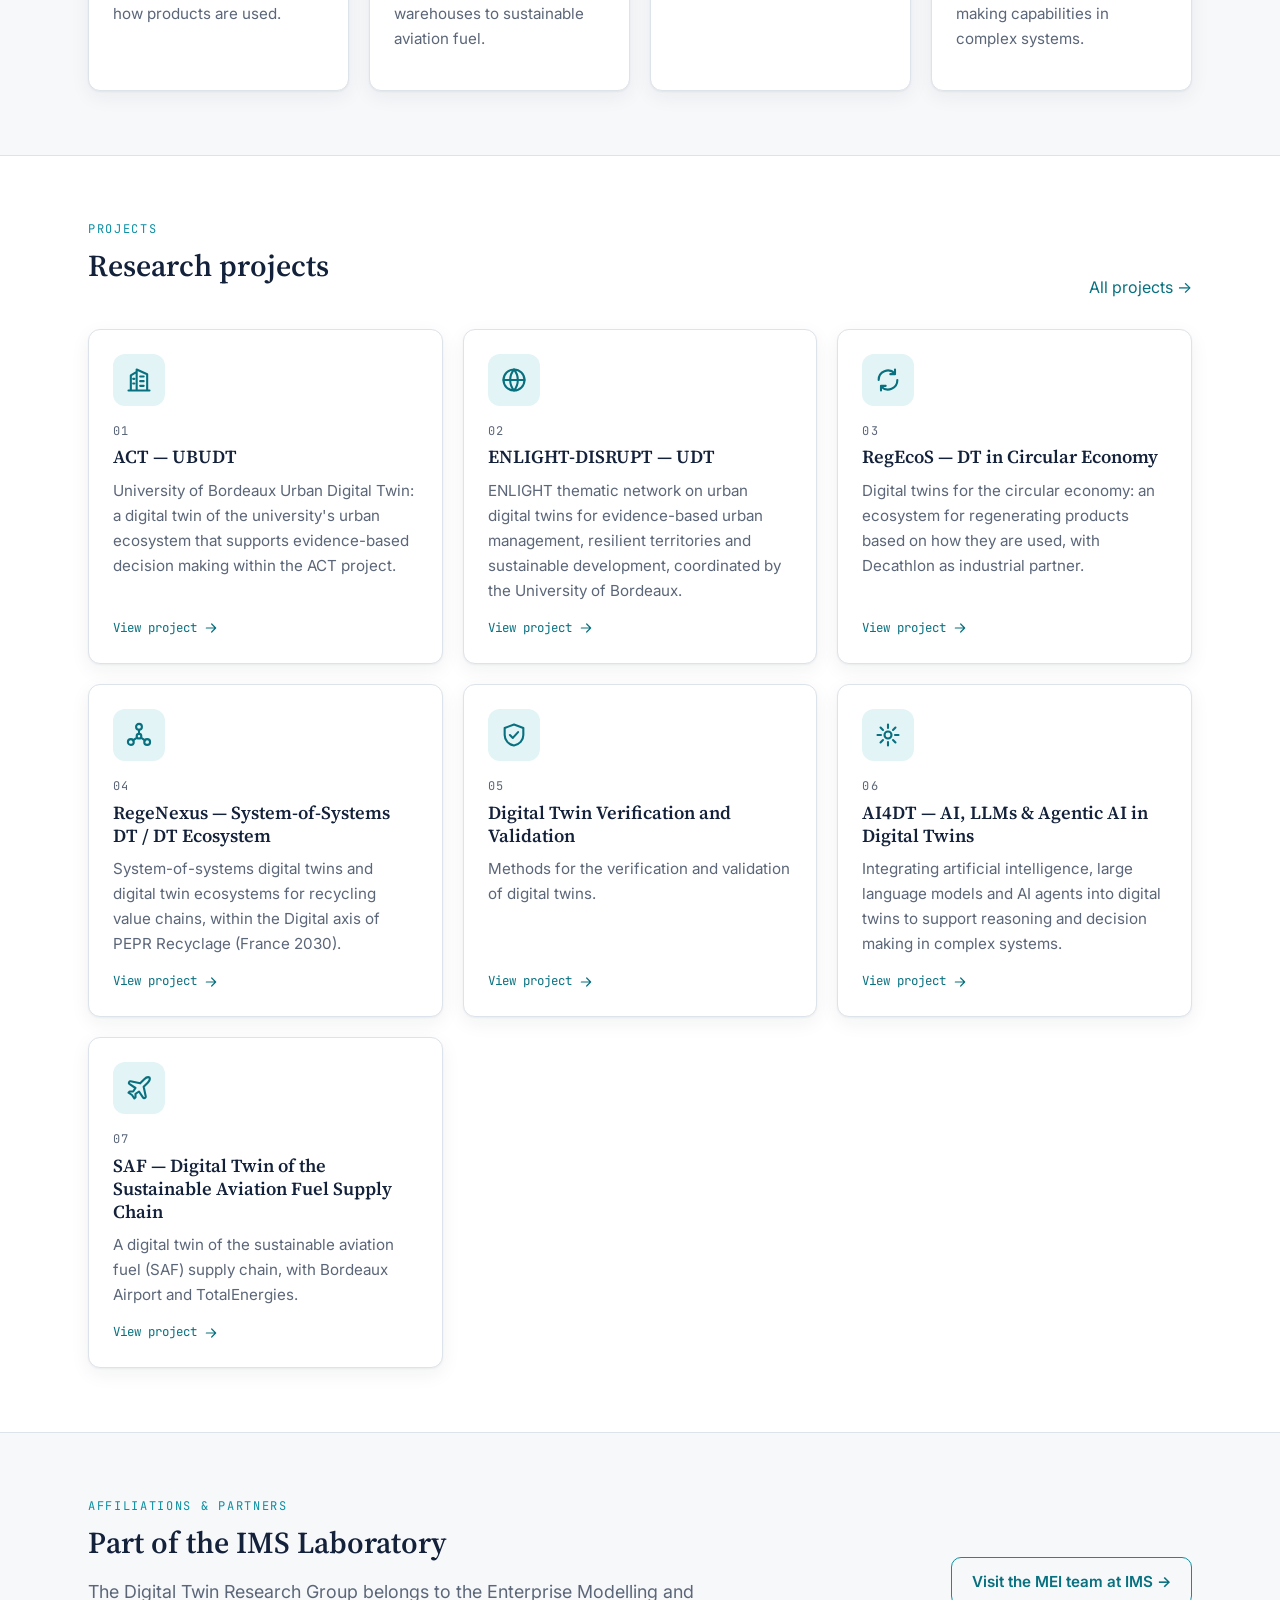
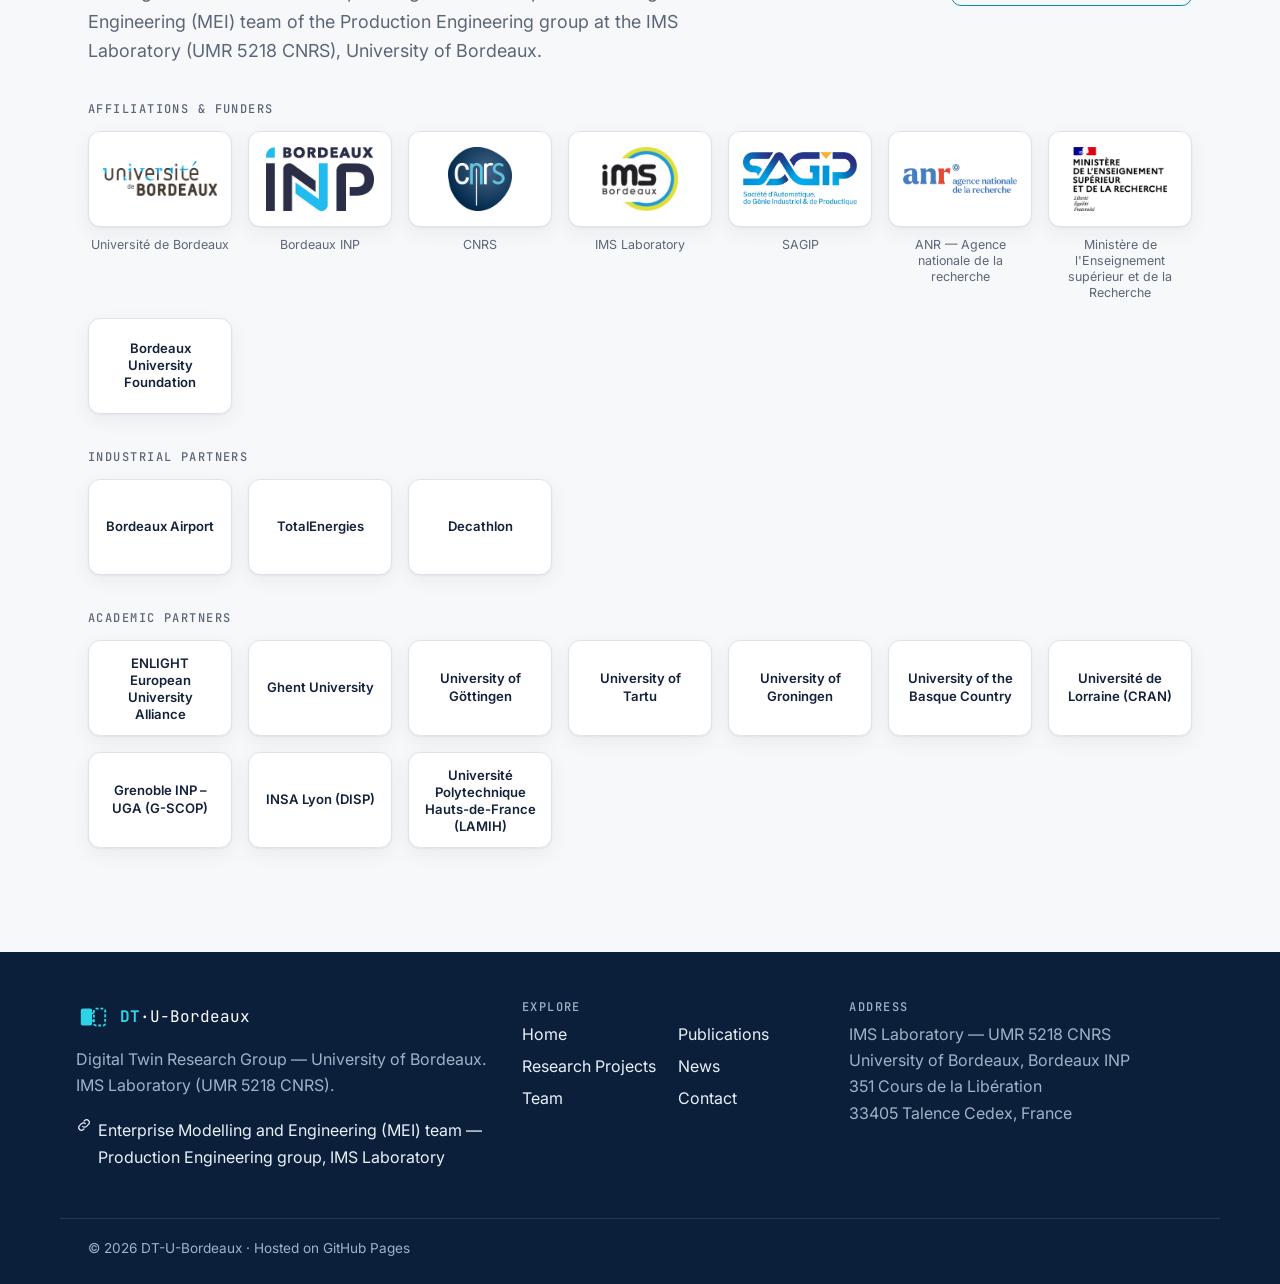
==== commit 59124655: "Hero animation: lower side labels, mix single and double twin pairs PHYSICAL/DIGITAL labels sit clos" ====
--- a/index.html
+++ b/index.html
@@ -9,7 +9,7 @@
 <link rel="preconnect" href="https://fonts.googleapis.com">
 <link rel="preconnect" href="https://fonts.gstatic.com" crossorigin>
 <link href="https://fonts.googleapis.com/css2?family=Inter:wght@400;500;600&family=JetBrains+Mono:wght@400;500;600&family=Source+Serif+4:opsz,wght@8..60,500;8..60,600&display=swap" rel="stylesheet">
-<link rel="stylesheet" href="styles.css?v=34">
+<link rel="stylesheet" href="styles.css?v=36">
 <script>try{var t=localStorage.getItem("theme");if(t)document.documentElement.dataset.theme=t}catch(e){}</script>
 </head>
 <body data-page="home">
@@ -30,8 +30,8 @@
       </div>
       <div class="hero-visual" aria-hidden="true">
         <svg viewBox="0 0 400 320">
-          <text class="label" x="105" y="24" text-anchor="middle">PHYSICAL</text>
-          <text class="label" x="295" y="24" text-anchor="middle">DIGITAL</text>
+          <text class="label" x="105" y="46" text-anchor="middle">PHYSICAL</text>
+          <text class="label" x="295" y="46" text-anchor="middle">DIGITAL</text>
           <path class="edge" d="M80 80 L60 170 M80 80 L150 140 M60 170 L150 140 M60 170 L100 260 M150 140 L100 260"/>
           <path class="ghost" d="M320 80 L340 170 M320 80 L250 140 M340 170 L250 140 M340 170 L300 260 M250 140 L300 260"/>
           <path class="edge" d="M163 140 H237"/>
@@ -93,7 +93,7 @@
   </section>
 </main>
 <footer id="site-footer"></footer>
-<script src="data.js?v=34"></script>
-<script src="app.js?v=34"></script>
+<script src="data.js?v=36"></script>
+<script src="app.js?v=36"></script>
 </body>
 </html>
--- a/styles.css
+++ b/styles.css
@@ -126,25 +126,54 @@
 .hero-visual .ghost { stroke: rgba(159, 179, 200, .5); stroke-dasharray: 4 4; fill: none; }
 .hero-visual .label { fill: var(--on-dark-muted); font: 11px var(--mono); letter-spacing: .08em; }
 /* Physical twin: solid cyan rings and dots. Digital twin: dashed, light rings
-   with hollow centres. Both sides share the timing: one pair at a time switches
-   on for 1.5 s, then off, so each physical node and its twin light together. */
-.hero-visual .ring, .hero-visual .dot { animation: 6s linear infinite; }
-.hero-visual .phys .ring { fill: var(--navy); stroke: var(--cyan); stroke-width: 2; animation-name: ring-glow; }
-.hero-visual .phys .dot { fill: var(--cyan); animation-name: dot-glow; }
-.hero-visual .digi .ring { fill: rgba(11, 31, 58, .6); stroke: var(--on-dark); stroke-width: 2; stroke-dasharray: 4 3; animation-name: ring-glow; }
-.hero-visual .digi .dot { fill: none; stroke: var(--on-dark); stroke-width: 1.6; animation-name: dot-glow; }
-/* negative delays so every pair is already in its cycle when the page opens */
-.hero-visual .t0 { animation-delay: 0s; }
-.hero-visual .t1 { animation-delay: -4.5s; }
-.hero-visual .t2 { animation-delay: -3s; }
-.hero-visual .t3 { animation-delay: -1.5s; }
-@keyframes ring-glow {
-  0%, 25.1%, 100% { stroke-opacity: .3; stroke-width: 2; filter: none; }
-  2%, 23% { stroke-opacity: 1; stroke-width: 3; filter: drop-shadow(0 0 6px var(--cyan)); }
-}
-@keyframes dot-glow {
-  0%, 25.1%, 100% { opacity: .2; }
-  2%, 23% { opacity: 1; }
+   with hollow centres. Phase classes t0-t3 mark each physical node and its
+   twin, so both sides switch on and off together. An 18 s cycle of twelve
+   1.5 s steps mixes single pairs and two pairs at once:
+   t0, t1, t2, t3, t0+t2, t1+t3, t2, t0, t2+t3, t1, t0+t3, t2. */
+.hero-visual .ring, .hero-visual .dot { animation: 18s linear infinite; }
+.hero-visual .phys .ring { fill: var(--navy); stroke: var(--cyan); stroke-width: 2; }
+.hero-visual .phys .dot { fill: var(--cyan); }
+.hero-visual .digi .ring { fill: rgba(11, 31, 58, .6); stroke: var(--on-dark); stroke-width: 2; stroke-dasharray: 4 3; }
+.hero-visual .digi .dot { fill: none; stroke: var(--on-dark); stroke-width: 1.6; }
+.hero-visual .ring.t0 { animation-name: ring-t0; }
+.hero-visual .dot.t0 { animation-name: dot-t0; }
+.hero-visual .ring.t1 { animation-name: ring-t1; }
+.hero-visual .dot.t1 { animation-name: dot-t1; }
+.hero-visual .ring.t2 { animation-name: ring-t2; }
+.hero-visual .dot.t2 { animation-name: dot-t2; }
+.hero-visual .ring.t3 { animation-name: ring-t3; }
+.hero-visual .dot.t3 { animation-name: dot-t3; }
+@keyframes ring-t0 {
+  0%, 8.33%, 33.33%, 41.67%, 58.33%, 66.67%, 83.33%, 91.67%, 100% { stroke-opacity: .3; stroke-width: 2; filter: none; }
+  0.6%, 7.73%, 33.93%, 41.07%, 58.93%, 66.07%, 83.93%, 91.07% { stroke-opacity: 1; stroke-width: 3; filter: drop-shadow(0 0 6px var(--cyan)); }
+}
+@keyframes dot-t0 {
+  0%, 8.33%, 33.33%, 41.67%, 58.33%, 66.67%, 83.33%, 91.67%, 100% { opacity: .2; }
+  0.6%, 7.73%, 33.93%, 41.07%, 58.93%, 66.07%, 83.93%, 91.07% { opacity: 1; }
+}
+@keyframes ring-t1 {
+  0%, 8.33%, 16.67%, 41.67%, 50%, 75%, 83.33%, 100% { stroke-opacity: .3; stroke-width: 2; filter: none; }
+  8.93%, 16.07%, 42.27%, 49.4%, 75.6%, 82.73% { stroke-opacity: 1; stroke-width: 3; filter: drop-shadow(0 0 6px var(--cyan)); }
+}
+@keyframes dot-t1 {
+  0%, 8.33%, 16.67%, 41.67%, 50%, 75%, 83.33%, 100% { opacity: .2; }
+  8.93%, 16.07%, 42.27%, 49.4%, 75.6%, 82.73% { opacity: 1; }
+}
+@keyframes ring-t2 {
+  0%, 16.67%, 25%, 33.33%, 41.67%, 50%, 58.33%, 66.67%, 75%, 91.67%, 100% { stroke-opacity: .3; stroke-width: 2; filter: none; }
+  17.27%, 24.4%, 33.93%, 41.07%, 50.6%, 57.73%, 67.27%, 74.4%, 92.27%, 99.4% { stroke-opacity: 1; stroke-width: 3; filter: drop-shadow(0 0 6px var(--cyan)); }
+}
+@keyframes dot-t2 {
+  0%, 16.67%, 25%, 33.33%, 41.67%, 50%, 58.33%, 66.67%, 75%, 91.67%, 100% { opacity: .2; }
+  17.27%, 24.4%, 33.93%, 41.07%, 50.6%, 57.73%, 67.27%, 74.4%, 92.27%, 99.4% { opacity: 1; }
+}
+@keyframes ring-t3 {
+  0%, 25%, 33.33%, 41.67%, 50%, 66.67%, 75%, 83.33%, 91.67%, 100% { stroke-opacity: .3; stroke-width: 2; filter: none; }
+  25.6%, 32.73%, 42.27%, 49.4%, 67.27%, 74.4%, 83.93%, 91.07% { stroke-opacity: 1; stroke-width: 3; filter: drop-shadow(0 0 6px var(--cyan)); }
+}
+@keyframes dot-t3 {
+  0%, 25%, 33.33%, 41.67%, 50%, 66.67%, 75%, 83.33%, 91.67%, 100% { opacity: .2; }
+  25.6%, 32.73%, 42.27%, 49.4%, 67.27%, 74.4%, 83.93%, 91.07% { opacity: 1; }
 }
 @media (prefers-reduced-motion: reduce) { .hero-visual .ring, .hero-visual .dot { animation: none; } }
 @media (max-width: 880px) {
